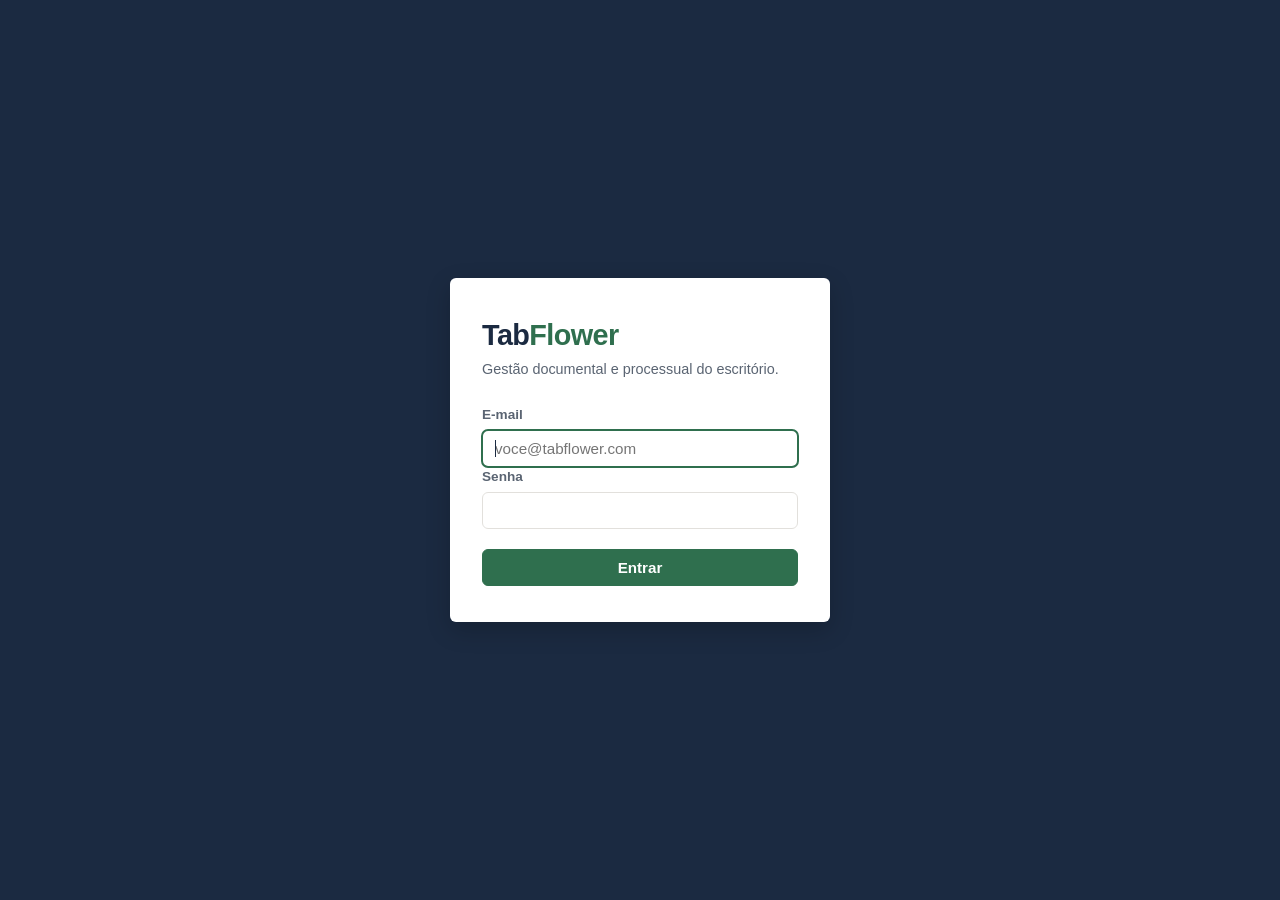
==== frontend/index.html @ 32453295 "Entrega da fase 1 do TabFlower Substitui a estrutura inicial pelo sistema completo de gestao de clie" ====
<!DOCTYPE html>
<html lang="pt-BR">
<head>
    <meta charset="UTF-8">
    <title>TabFlower</title>
    <!-- A porta de entrada do sistema e a tela de login. Quem ja tem
         sessao ativa e mandado direto para o painel pelo login.js. -->
    <meta http-equiv="refresh" content="0; url=login.html">
</head>
<body>
    <p>Abrindo o TabFlower... <a href="login.html">Clique aqui</a> se nada acontecer.</p>
</body>
</html>
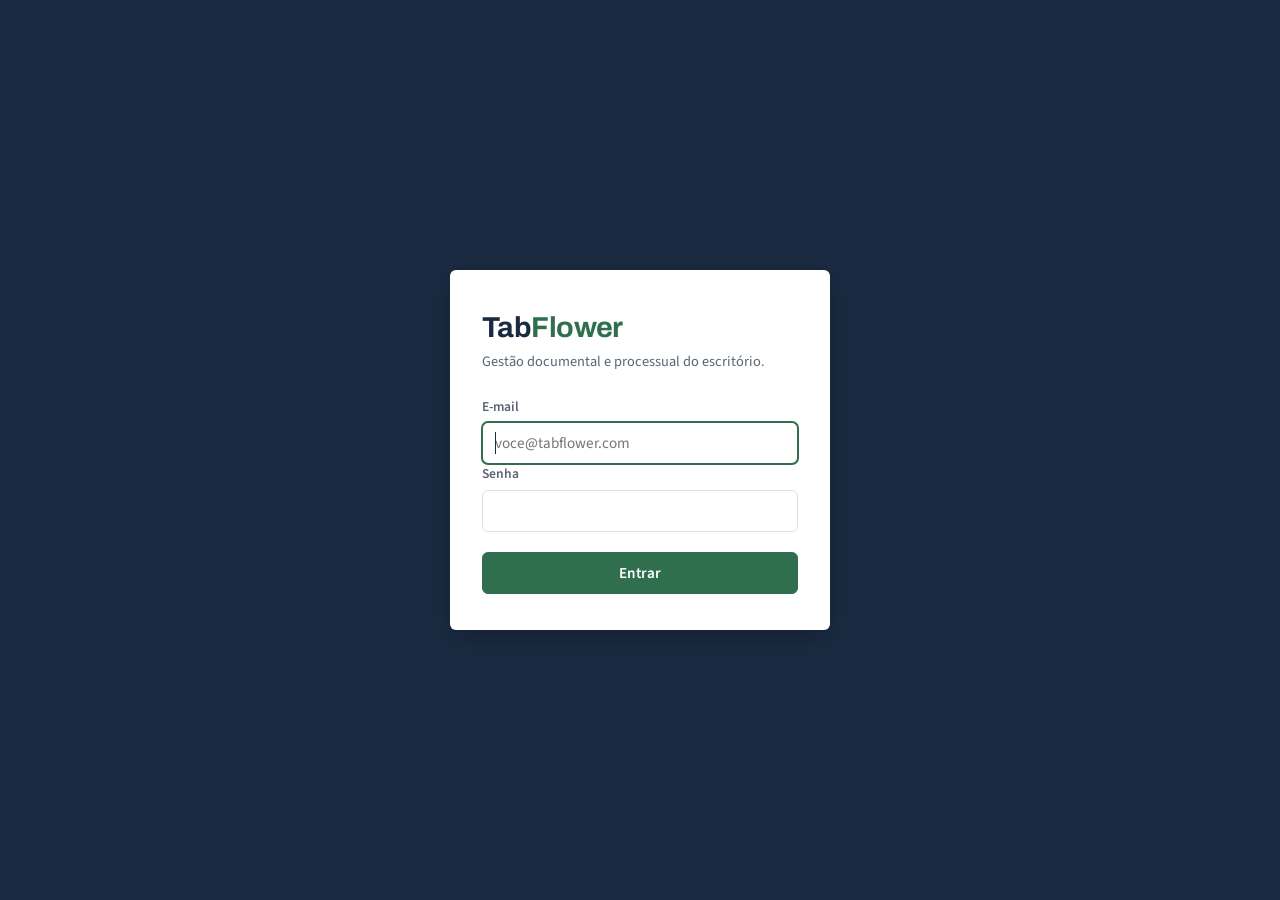
==== commit 00955ca5: "Reorganiza as camadas, corrige regras de permissão e importação e atualiza a documentação" ====
--- a/frontend/index.html
+++ b/frontend/index.html
@@ -1,10 +1,18 @@
 <!DOCTYPE html>
+<!--
+==============================================================================
+SEÇÃO COMENTÁRIOS — index.html: Porta de entrada: redireciona para o login
+Formato: caminho> descrição | CSS: classes usadas | JS: nome no index.js
+==============================================================================
+index>head> Configurações, título da aba ("TabFlower")
+index>p> Mensagem de espera enquanto o navegador vai para o login
+index>p>a> Link manual para o login, caso o redirecionamento não aconteça
+==============================================================================
+-->
 <html lang="pt-BR">
 <head>
     <meta charset="UTF-8">
     <title>TabFlower</title>
-    <!-- A porta de entrada do sistema e a tela de login. Quem ja tem
-         sessao ativa e mandado direto para o painel pelo login.js. -->
     <meta http-equiv="refresh" content="0; url=login.html">
 </head>
 <body>
